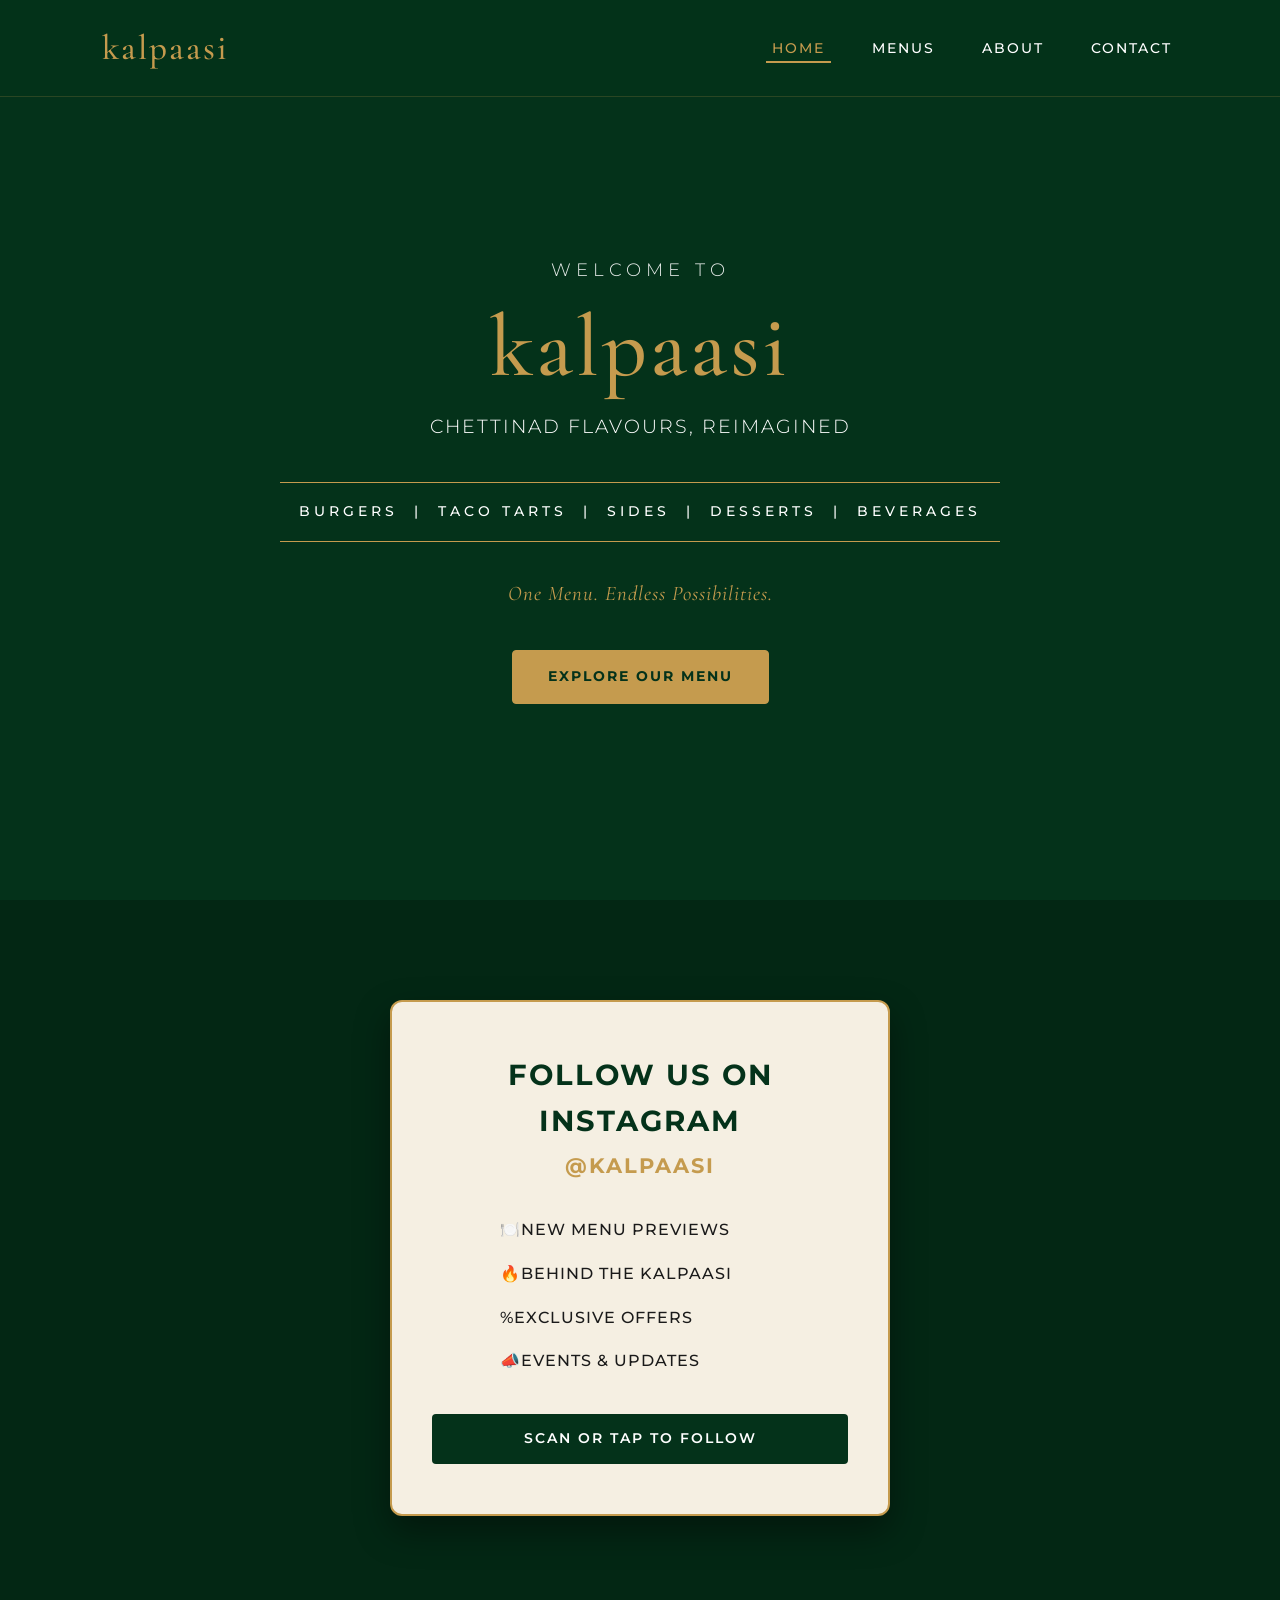
==== index.html @ 69873c41 "Fixed mobile navigation bar" ====
<!DOCTYPE html>
<html lang="en">
<head>
    <meta charset="UTF-8">
    <meta name="viewport" content="width=device-width, initial-scale=1.0">
    <title>Kalpaasi | Chettinad Flavours, Reimagined</title>
    
    <!-- Google Fonts for typography pairing (Serif for headings, Sans-Serif for body) -->
    <link rel="preconnect" href="https://fonts.googleapis.com">
    <link rel="preconnect" href="https://fonts.gstatic.com" crossorigin>
    <link href="https://fonts.googleapis.com/css2?family=Cormorant+Garamond:ital,wght@0,500;1,400&family=Montserrat:wght@300;400;500;700&display=swap" rel="stylesheet">
    
    <!-- Linking our external stylesheet -->
    <link rel="stylesheet" href="styles.css">
</head>
<body>

    <!-- NAVIGATION BAR -->
    <nav class="navbar">
        <div class="nav-logo">
            <a href="index.html">kalpaasi</a>
        </div>
        <ul class="nav-links">
            <li><a href="index.html" class="active">Home</a></li>
            <li><a href="menu.html">Menus</a></li>
            <li><a href="about.html">About</a></li>
            <li><a href="contact.html">Contact</a></li>
        </ul>
    </nav>

    <!-- HERO SECTION (Inspired by IMG_1860.jpg) -->
    <header class="hero">
        <div class="hero-content">
            <p class="welcome-text">Welcome To</p>
            <h1 class="brand-name">kalpaasi</h1>
            <p class="tagline">Chettinad Flavours, Reimagined</p>
            
            <div class="categories-bar">
                <p class="categories-list">Burgers &nbsp;|&nbsp; Taco Tarts &nbsp;|&nbsp; Sides &nbsp;|&nbsp; Desserts &nbsp;|&nbsp; Beverages</p>
            </div>
            
            <p class="possibilities">One Menu. Endless Possibilities.</p>
            <a href="menu.html" class="cta-button">Explore Our Menu</a>
        </div>
    </header>

    <!-- SOCIAL / INSTAGRAM CALLOUT (Inspired by IMG_1859.jpg) -->
    <section class="social-callout">
        <div class="card-container">
            <h2 class="card-title">Follow Us On Instagram</h2>
            <p class="card-handle">@KALPAASI</p>
            
            <ul class="perks-list">
                <li><span class="icon">🍽️</span> New Menu Previews</li>
                <li><span class="icon">🔥</span> Behind The Kalpaasi</li>
                <li><span class="icon">%</span> Exclusive Offers</li>
                <li><span class="icon">📣</span> Events & Updates</li>
            </ul>
            
            <a href="https://instagram.com" target="_blank" class="instagram-btn">Scan or Tap to Follow</a>
        </div>
    </section>

</body>
</html>
---- styles.css ----
/* ==========================================
   1. THEME VARIABLES & SYSTEM RESETS
   ========================================== */
:root {
    --deep-green: #04321A;   
    --gold: #C59B4E;         
    --cream: #F5EFE2;        
    --white: #FFFFFF;
    --dark-text: #1a1a1a;
    --transition: all 0.3s ease;
}

* {
    margin: 0;
    padding: 0;
    box-sizing: border-box;
}

body {
    font-family: 'Montserrat', sans-serif;
    background-color: var(--deep-green);
    color: var(--white);
    line-height: 1.6;
    overflow-x: hidden;
}

/* ==========================================
   2. NAVIGATION BAR (Mobile-First Optimization)
   ========================================== */
.navbar {
    display: flex;
    flex-direction: column; /* Default to stacked for mobile viewports */
    justify-content: center;
    align-items: center;
    gap: 12px;
    padding: 15px 4%;
    background-color: rgba(4, 50, 26, 0.98); 
    position: fixed;
    top: 0;
    left: 0;
    width: 100%;
    z-index: 1000;
    border-bottom: 1px solid rgba(197, 155, 78, 0.2);
}

.nav-logo a {
    font-family: 'Cormorant Garamond', serif;
    font-size: 1.8rem;
    color: var(--gold);
    text-decoration: none;
    font-weight: 500;
    letter-spacing: 2px;
}

.nav-links {
    list-style: none;
    display: flex;
    gap: 15px;
    flex-wrap: wrap; /* Allows tabs to drop cleanly if screen is ultra-narrow */
    justify-content: center;
}

.nav-links a {
    text-decoration: none;
    color: var(--white);
    font-size: 0.75rem;
    font-weight: 500;
    text-transform: uppercase;
    letter-spacing: 1px;
    transition: var(--transition);
    padding: 4px 6px;
    border-bottom: 2px solid transparent;
}

.nav-links a:hover,
.nav-links a.active {
    color: var(--gold);
    border-bottom: 2px solid var(--gold);
}

/* ==========================================
   3. HERO SECTION (IMG_1860.jpg Vibe)
   ========================================== */
.hero {
    min-height: 100vh;
    display: flex;
    justify-content: center;
    align-items: center;
    text-align: center;
    padding: 160px 20px 60px 20px; /* Generous space so navbar doesn't clip content */
    background: linear-gradient(rgba(4, 50, 26, 0.8), rgba(4, 50, 26, 0.95)), 
                url('hero-food.jpg') no-repeat center center/cover;
}

.hero-content {
    max-width: 800px;
    width: 100%;
}

.welcome-text {
    font-size: 1.1rem;
    text-transform: uppercase;
    letter-spacing: 5px;
    color: var(--white);
    margin-bottom: 15px;
    font-weight: 300;
    opacity: 0.9;
}

.brand-name {
    font-family: 'Cormorant Garamond', serif;
    font-size: 3.2rem; /* Optimized mobile scale */
    color: var(--gold);
    font-weight: 500;
    letter-spacing: 3px;
    line-height: 1.1;
    margin-bottom: 15px;
}

.tagline {
    font-size: 1rem;
    letter-spacing: 2px;
    color: var(--white);
    margin-bottom: 40px;
    text-transform: uppercase;
    font-weight: 300;
}

.categories-bar {
    border-top: 1px solid var(--gold);
    border-bottom: 1px solid var(--gold);
    padding: 18px 0;
    margin: 0 auto 35px auto;
    width: 95%;
}

.categories-list {
    font-size: 0.75rem;
    font-weight: 500;
    letter-spacing: 1px;
    color: var(--white);
    text-transform: uppercase;
}

.possibilities {
    font-family: 'Cormorant Garamond', serif;
    font-size: 1.3rem;
    font-style: italic;
    color: var(--gold);
    letter-spacing: 1px;
    margin-bottom: 40px;
}

.cta-button {
    display: inline-block;
    text-decoration: none;
    color: var(--deep-green);
    background-color: var(--gold);
    padding: 15px 35px;
    font-size: 0.85rem;
    font-weight: 700;
    text-transform: uppercase;
    letter-spacing: 2px;
    border-radius: 4px;
    transition: var(--transition);
    border: 1px solid var(--gold);
}

/* ==========================================
   4. SOCIAL/INSTAGRAM CALLOUT (IMG_1859.jpg Vibe)
   ========================================== */
.social-callout {
    padding: 60px 20px;
    display: flex;
    justify-content: center;
    align-items: center;
    background-color: #032714; 
}

.card-container {
    background-color: var(--cream);
    color: var(--dark-text);
    padding: 40px 20px;
    border-radius: 12px;
    max-width: 500px;
    width: 100%;
    text-align: center;
    box-shadow: 0 15px 35px rgba(0, 0, 0, 0.4);
    border: 2px solid var(--gold);
}

.card-title {
    font-weight: 700;
    text-transform: uppercase;
    font-size: 1.5rem;
    letter-spacing: 1px;
    color: var(--deep-green);
    margin-bottom: 5px;
}

.card-handle {
    font-size: 1.1rem;
    font-weight: 700;
    color: var(--gold);
    letter-spacing: 2px;
    margin-bottom: 30px;
}

.perks-list {
    list-style: none;
    text-align: left;
    max-width: 250px;
    margin: 0 auto 35px auto;
}

.perks-list li {
    font-size: 0.85rem;
    font-weight: 500;
    text-transform: uppercase;
    letter-spacing: 1px;
    margin-bottom: 15px;
    display: flex;
    align-items: center;
}

.instagram-btn {
    display: block;
    text-decoration: none;
    color: var(--white);
    background-color: var(--deep-green);
    padding: 14px 20px;
    font-size: 0.85rem;
    font-weight: 600;
    text-transform: uppercase;
    letter-spacing: 2px;
    border-radius: 4px;
}

/* ==========================================
   5. DESKTOP RESPONSIVE OVERRIDES (Wide Screens)
   ========================================== */
@media (min-width: 769px) {
    .navbar {
        flex-direction: row; /* Returns to horizontal alignment on desktop layout */
        justify-content: space-between;
        padding: 20px 8%;
        gap: 0;
    }
    
    .nav-logo a { font-size: 2.2rem; }
    .nav-links { gap: 35px; }
    .nav-links a { font-size: 0.9rem; letter-spacing: 2px; }
    
    .hero { padding-top: 120px; }
    .brand-name { font-size: 5.5rem; }
    .tagline { font-size: 1.2rem; }
    .categories-bar { width: 90%; }
    .categories-list { font-size: 0.85rem; letter-spacing: 4px; }
    
    .social-callout { padding: 100px 20px; }
    .card-container { padding: 50px 40px; }
    .card-title { font-size: 1.8rem; letter-spacing: 2px; }
    .card-handle { font-size: 1.3rem; margin-bottom: 35px; }
    .perks-list { max-width: 280px; margin-bottom: 40px; }
    .perks-list li { font-size: 1rem; margin-bottom: 18px; }
}
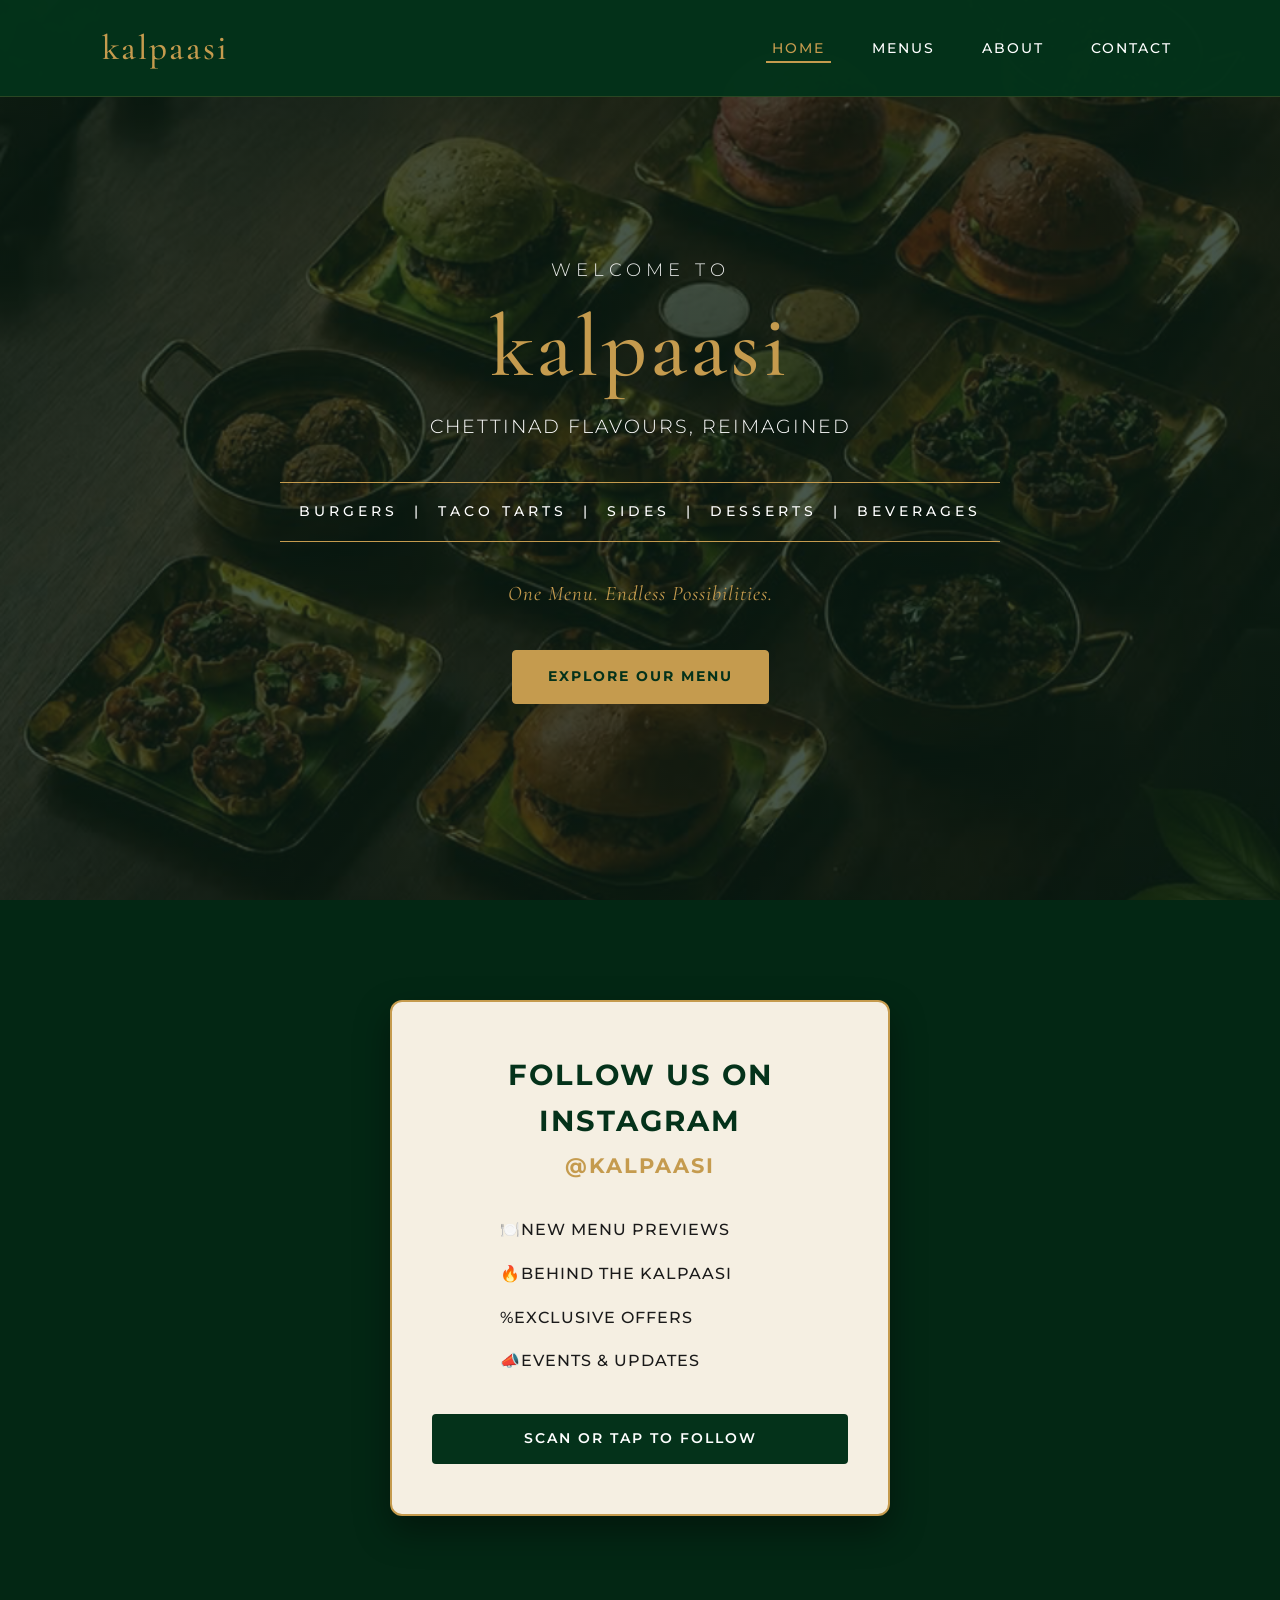
==== commit 61d04cf6: "changed hero page" ====
--- a/index.html
+++ b/index.html
@@ -29,16 +29,14 @@
     </nav>
 
     <!-- HERO SECTION (Inspired by IMG_1860.jpg) -->
-    <header class="hero">
+    <header class="hero" style="background-image: linear-gradient(rgba(10, 30, 20, 0.75), rgba(10, 30, 20, 0.75)), url('images/hero-spread.jpg') !important; background-size: cover !important; background-position: center !important; background-repeat: no-repeat !important;">
         <div class="hero-content">
             <p class="welcome-text">Welcome To</p>
             <h1 class="brand-name">kalpaasi</h1>
             <p class="tagline">Chettinad Flavours, Reimagined</p>
-            
             <div class="categories-bar">
-                <p class="categories-list">Burgers &nbsp;|&nbsp; Taco Tarts &nbsp;|&nbsp; Sides &nbsp;|&nbsp; Desserts &nbsp;|&nbsp; Beverages</p>
+            <p class="categories-list">Burgers &nbsp;|&nbsp; Taco Tarts &nbsp;|&nbsp; Sides &nbsp;|&nbsp; Desserts &nbsp;|&nbsp; Beverages</p>
             </div>
-            
             <p class="possibilities">One Menu. Endless Possibilities.</p>
             <a href="menu.html" class="cta-button">Explore Our Menu</a>
         </div>
@@ -57,7 +55,7 @@
                 <li><span class="icon">📣</span> Events & Updates</li>
             </ul>
             
-            <a href="https://instagram.com" target="_blank" class="instagram-btn">Scan or Tap to Follow</a>
+            <a href="https://www.instagram.com/kalpaasi/" target="_blank" class="instagram-btn">Scan or Tap to Follow</a>
         </div>
     </section>
 
--- a/styles.css
+++ b/styles.css
@@ -263,4 +263,276 @@
     .card-handle { font-size: 1.3rem; margin-bottom: 35px; }
     .perks-list { max-width: 280px; margin-bottom: 40px; }
     .perks-list li { font-size: 1rem; margin-bottom: 18px; }
+}
+
+/* ==========================================
+   6. PREMIUM MENUS SYSTEM LAYOUTS
+   ========================================== */
+.menu-page-container {
+    padding: 140px 6% 80px 6%;
+    max-width: 1200px;
+    margin: 0 auto;
+}
+
+.menu-header {
+    text-align: center;
+    margin-bottom: 50px;
+}
+
+.menu-main-title {
+    font-family: 'Cormorant Garamond', serif;
+    font-size: 3.8rem;
+    color: var(--gold);
+    font-weight: 500;
+    letter-spacing: 2px;
+}
+
+.menu-subtitle {
+    font-size: 0.9rem;
+    text-transform: uppercase;
+    letter-spacing: 4px;
+    color: var(--white);
+    opacity: 0.8;
+}
+
+.menu-section-container {
+    background-color: rgba(255, 255, 255, 0.02);
+    border: 1px solid rgba(197, 155, 78, 0.2);
+    border-radius: 12px;
+    padding: 40px 30px;
+    margin-bottom: 50px;
+}
+
+.category-heading {
+    font-family: 'Cormorant Garamond', serif;
+    font-size: 2.4rem;
+    color: var(--gold);
+    margin-bottom: 25px;
+    letter-spacing: 1px;
+}
+
+.heading-price {
+    font-size: 1.2rem;
+    color: var(--white);
+    opacity: 0.8;
+    font-family: 'Montserrat', sans-serif;
+    vertical-align: middle;
+}
+
+/* BYOB Flex Wrapper for side-by-side photo layout */
+.byob-wrapper {
+    display: flex;
+    gap: 30px;
+    align-items: flex-start;
+}
+
+/* BYOB Board - Left Side Columns */
+.byob-board {
+    flex: 2;
+    display: grid;
+    grid-template-columns: repeat(auto-fit, minmax(240px, 1fr));
+    gap: 30px;
+}
+
+/* BYOB Image Box - Right Side Photo Frame */
+.byob-image-box {
+    flex: 1;
+    min-width: 280px;
+    border-radius: 8px;
+    overflow: hidden;
+    border: 1px solid rgba(197, 155, 78, 0.2);
+}
+
+.byob-step-title {
+    font-size: 1.1rem;
+    text-transform: uppercase;
+    letter-spacing: 1px;
+    color: var(--white);
+    margin-bottom: 20px;
+    display: flex;
+    align-items: center;
+    gap: 10px;
+}
+
+.byob-step-title span {
+    background-color: var(--gold);
+    color: var(--deep-green);
+    width: 24px;
+    height: 24px;
+    display: inline-flex;
+    justify-content: center;
+    align-items: center;
+    border-radius: 50%;
+    font-size: 0.85rem;
+    font-weight: 700;
+}
+
+.filling-group-label {
+    font-size: 0.8rem;
+    text-transform: uppercase;
+    letter-spacing: 2px;
+    color: #ff6b6b;
+    margin: 15px 0 10px 0;
+    font-weight: 700;
+}
+
+.filling-group-label.vegetarian {
+    color: #2ecc71;
+}
+
+.byob-list {
+    list-style: none;
+}
+
+.byob-list li {
+    font-size: 0.95rem;
+    padding: 8px 0;
+    border-bottom: 1px dashed rgba(255, 255, 255, 0.1);
+    display: flex;
+    justify-content: space-between;
+}
+
+.price {
+    font-weight: 700;
+    color: var(--gold);
+}
+
+.menu-note {
+    font-size: 0.8rem;
+    color: var(--gold);
+    font-style: italic;
+    margin-top: 15px;
+}
+
+.addons-bar {
+    margin-top: 35px;
+    border-top: 1px solid rgba(197, 155, 78, 0.2);
+    padding-top: 20px;
+    text-align: center;
+    font-size: 0.95rem;
+}
+
+.addons-title {
+    color: var(--gold);
+    font-weight: 700;
+    margin-right: 10px;
+}
+
+/* Two Column Layout Cards for Photos + Text */
+.menu-flex-layout {
+    display: flex;
+    flex-direction: column;
+    gap: 40px;
+}
+
+.menu-block-card {
+    display: flex;
+    position: relative; /* Absolute base for pinning images */
+    background-color: rgba(255, 255, 255, 0.02);
+    border: 1px solid rgba(197, 155, 78, 0.15);
+    border-radius: 12px;
+    overflow: hidden;
+    min-height: 480px; /* Establishes uniform minimal desktop frame size */
+}
+
+.card-content-wrapper {
+    flex: 1.5;
+    padding: 50px 40px;
+    width: 60%; /* Locks text layout safely to its side */
+}
+
+/* Reverse layout setup to switch text alignment cleanly */
+.menu-block-card.reverse .card-content-wrapper {
+    margin-left: 40%;
+}
+
+.card-img-wrapper {
+    position: absolute;
+    top: 0;
+    bottom: 0;
+    width: 40%;
+    height: 100%;
+}
+
+/* Pins default image wrapper to the absolute left edge */
+.menu-block-card .card-img-wrapper {
+    left: 0;
+}
+
+/* Pins reversed card image wrapper to the absolute right edge */
+.menu-block-card.reverse .card-img-wrapper {
+    right: 0;
+    left: auto;
+}
+
+.menu-display-photo {
+    width: 100% !important;
+    height: 100% !important;
+    object-fit: cover !important;
+    display: block;
+}
+
+.card-content-wrapper.full-width {
+    flex: 1;
+    width: 100%;
+}
+
+.menu-items-list {
+    list-style: none;
+}
+
+.menu-items-list li {
+    font-size: 1rem;
+    padding: 12px 0;
+    border-bottom: 1px solid rgba(255, 255, 255, 0.05);
+    display: flex;
+    justify-content: space-between;
+}
+
+.menu-items-list.split-grid {
+    display: grid;
+    grid-template-columns: repeat(auto-fit, minmax(220px, 1fr));
+    gap: 15px 30px;
+}
+
+.menu-items-list.split-grid li {
+    border-bottom: 1px dashed rgba(255, 255, 255, 0.1);
+}
+
+/* Unified Mobile and Tablet Media Queries */
+@media (max-width: 992px) {
+    .byob-wrapper {
+        flex-direction: column;
+    }
+    .byob-image-box {
+        width: 100%;
+        max-height: 300px;
+    }
+}
+
+@media (max-width: 768px) {
+    .menu-page-container { padding-top: 180px; }
+    .menu-main-title { font-size: 2.8rem; }
+    
+    /* Disables absolute pinning on mobile to stack layout correctly */
+    .menu-block-card {
+        flex-direction: column;
+        min-height: auto;
+    }
+    .menu-block-card.reverse {
+        flex-direction: column;
+    }
+    .card-content-wrapper, 
+    .menu-block-card.reverse .card-content-wrapper {
+        width: 100%;
+        padding: 30px 20px;
+        margin-left: 0;
+    }
+    .card-img-wrapper {
+        position: relative;
+        width: 100%;
+        height: 300px;
+        left: auto !important;
+        right: auto !important;
+    }
 }
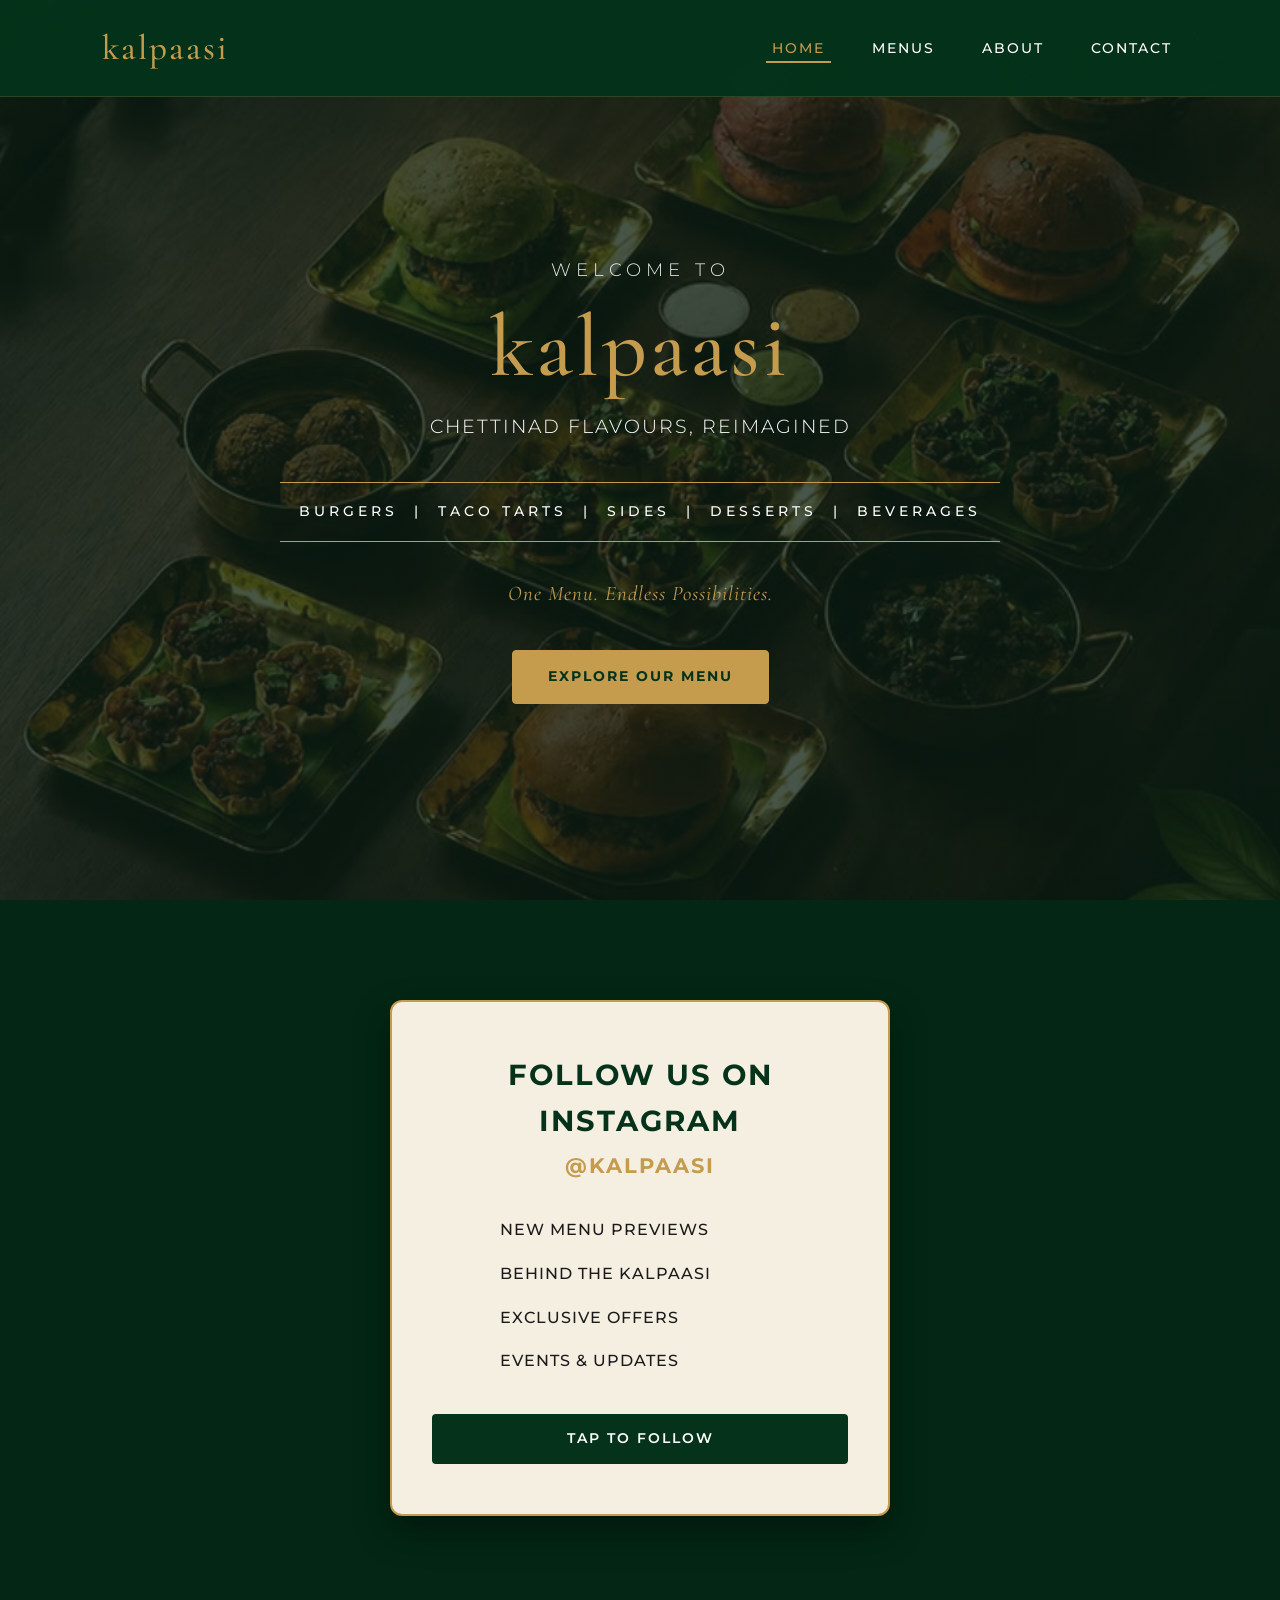
==== commit 202a7baa: "updated and finalized" ====
--- a/index.html
+++ b/index.html
@@ -49,13 +49,13 @@
             <p class="card-handle">@KALPAASI</p>
             
             <ul class="perks-list">
-                <li><span class="icon">🍽️</span> New Menu Previews</li>
-                <li><span class="icon">🔥</span> Behind The Kalpaasi</li>
-                <li><span class="icon">%</span> Exclusive Offers</li>
-                <li><span class="icon">📣</span> Events & Updates</li>
+                <li>New Menu Previews</li>
+                <li>Behind The Kalpaasi</li>
+                <li>Exclusive Offers</li>
+                <li>Events & Updates</li>
             </ul>
             
-            <a href="https://www.instagram.com/kalpaasi/" target="_blank" class="instagram-btn">Scan or Tap to Follow</a>
+            <a href="https://www.instagram.com/kalpaasi/" target="_blank" class="instagram-btn">Tap to Follow</a>
         </div>
     </section>
 
--- a/styles.css
+++ b/styles.css
@@ -319,28 +319,66 @@
     vertical-align: middle;
 }
 
-/* BYOB Flex Wrapper for side-by-side photo layout */
+/* ------------------------------------------------------------------
+   BYOB LAYOUT  (rebuilt — only this block changed)
+   ------------------------------------------------------------------
+   Old behaviour: the three steps sat in an auto-fit grid that only fit
+   two columns at this width. "Choice of Sauce" wrapped to a second row
+   that began *below* the very tall Filling column, so it was orphaned
+   near the bottom with a big empty gap. The photo used stretch, so it
+   was forced to match that over-tall board and became a cropped sliver.
+
+   New behaviour (works with the existing HTML, .byob-board wrapper and
+   all):
+     .byob-wrapper  ->  two columns:  [ .byob-board | photo ]
+     .byob-board    ->  named-area grid:
+                          "bun     filling"
+                          "sauce   filling"
+                        i.e. Bun on top / Sauce below it in column 1,
+                        and the long Filling list spanning both rows in
+                        column 2. Bun+Sauce ~= Filling in height, so the
+                        blocks stay aligned, nothing is orphaned, and the
+                        section is shorter. The photo sits in a balanced
+                        portrait frame instead of a stretched strip.
+   ------------------------------------------------------------------ */
 .byob-wrapper {
-    display: flex;
-    gap: 30px;
-    align-items: flex-start;
-}
-
-/* BYOB Board - Left Side Columns */
+    display: grid;
+    grid-template-columns: minmax(0, 2fr) minmax(260px, 0.9fr); /* steps | photo */
+    gap: 40px;
+    align-items: stretch;
+}
+
 .byob-board {
-    flex: 2;
+    min-width: 0;
     display: grid;
-    grid-template-columns: repeat(auto-fit, minmax(240px, 1fr));
-    gap: 30px;
-}
-
-/* BYOB Image Box - Right Side Photo Frame */
+    grid-template-columns: 1fr 1fr;
+    align-items: start;
+    column-gap: 30px;
+    row-gap: 25px;
+}
+
+/* Forces Choice of Bun and Choice of Sauce to stack on the left column */
+.byob-column:nth-child(1),
+.byob-column:nth-child(3) {
+    grid-column: 1;
+}
+
+/* Forces Choice of Filling to sit in the right column and stretch down completely */
+.byob-column:nth-child(2) {
+    grid-column: 2;
+    grid-row: 1 / span 2;
+}
+
 .byob-image-box {
-    flex: 1;
-    min-width: 280px;
+    align-self: stretch;      /* fills the height of the steps column */
+    min-height: 100%;
     border-radius: 8px;
     overflow: hidden;
     border: 1px solid rgba(197, 155, 78, 0.2);
+}
+
+.byob-image-box .menu-display-photo {
+    object-position: center !important; /* keep the burger centred, not clipped low */
 }
 
 .byob-step-title {
@@ -418,7 +456,7 @@
     margin-right: 10px;
 }
 
-/* Two Column Layout Cards for Photos + Text */
+/* Two Column Layout Cards for Photos + Text (unchanged) */
 .menu-flex-layout {
     display: flex;
     flex-direction: column;
@@ -426,8 +464,8 @@
 }
 
 .menu-block-card {
-    display: flex;
-    position: relative; /* Absolute base for pinning images */
+    display: grid;
+    grid-template-columns: 1fr 1.5fr; /* image | text */
     background-color: rgba(255, 255, 255, 0.02);
     border: 1px solid rgba(197, 155, 78, 0.15);
     border-radius: 12px;
@@ -435,34 +473,27 @@
     min-height: 480px; /* Establishes uniform minimal desktop frame size */
 }
 
+.menu-block-card.reverse {
+    grid-template-columns: 1.5fr 1fr; /* text | image */
+}
+
 .card-content-wrapper {
-    flex: 1.5;
     padding: 50px 40px;
-    width: 60%; /* Locks text layout safely to its side */
-}
-
-/* Reverse layout setup to switch text alignment cleanly */
+    order: 2; /* text on the right by default */
+}
+
 .menu-block-card.reverse .card-content-wrapper {
-    margin-left: 40%;
+    order: 1; /* text on the left when reversed */
 }
 
 .card-img-wrapper {
-    position: absolute;
-    top: 0;
-    bottom: 0;
-    width: 40%;
+    order: 1; /* image on the left by default */
     height: 100%;
-}
-
-/* Pins default image wrapper to the absolute left edge */
-.menu-block-card .card-img-wrapper {
-    left: 0;
-}
-
-/* Pins reversed card image wrapper to the absolute right edge */
+    overflow: hidden;
+}
+
 .menu-block-card.reverse .card-img-wrapper {
-    right: 0;
-    left: auto;
+    order: 2; /* image on the right when reversed */
 }
 
 .menu-display-photo {
@@ -473,8 +504,7 @@
 }
 
 .card-content-wrapper.full-width {
-    flex: 1;
-    width: 100%;
+    grid-column: 1 / -1;
 }
 
 .menu-items-list {
@@ -501,38 +531,60 @@
 
 /* Unified Mobile and Tablet Media Queries */
 @media (max-width: 992px) {
+    /* BYOB collapses to one column: photo on top, then Bun -> Filling -> Sauce */
     .byob-wrapper {
-        flex-direction: column;
+        grid-template-columns: 1fr;
+    }
+    .byob-board {
+        grid-template-columns: 1fr;
+        grid-template-areas:
+            "bun"
+            "filling"
+            "sauce";
+        row-gap: 30px;
     }
     .byob-image-box {
-        width: 100%;
-        max-height: 300px;
+        order: -1;          /* photo banner on top */
+        align-self: auto;
+        min-height: 0;
+        height: 320px;
     }
 }
 
 @media (max-width: 768px) {
     .menu-page-container { padding-top: 180px; }
     .menu-main-title { font-size: 2.8rem; }
-    
-    /* Disables absolute pinning on mobile to stack layout correctly */
-    .menu-block-card {
-        flex-direction: column;
-        min-height: auto;
-    }
+
+    .byob-image-box { height: 260px; } /* BYOB-only banner tweak */
+
+    /* Collapse every two-column card to a single stacked column */
+    .menu-block-card,
     .menu-block-card.reverse {
-        flex-direction: column;
-    }
-    .card-content-wrapper, 
+        grid-template-columns: 1fr;
+    }
+
+    .card-img-wrapper,
+    .menu-block-card.reverse .card-img-wrapper {
+        order: 1; /* image always on top on mobile */
+        height: auto;
+    }
+
+    .card-img-wrapper .menu-display-photo,
+    .menu-block-card.reverse .card-img-wrapper .menu-display-photo {
+        height: auto !important; /* image sizes itself from its own natural aspect ratio */
+        object-fit: contain !important; /* safety net, has no visible effect once height is auto */
+    }
+
+    .card-content-wrapper,
     .menu-block-card.reverse .card-content-wrapper {
-        width: 100%;
+        order: 2;
         padding: 30px 20px;
-        margin-left: 0;
-    }
-    .card-img-wrapper {
-        position: relative;
-        width: 100%;
-        height: 300px;
-        left: auto !important;
-        right: auto !important;
+    }
+}
+
+@media (max-width: 480px) {
+    .card-content-wrapper,
+    .menu-block-card.reverse .card-content-wrapper {
+        padding: 24px 18px;
     }
 }
